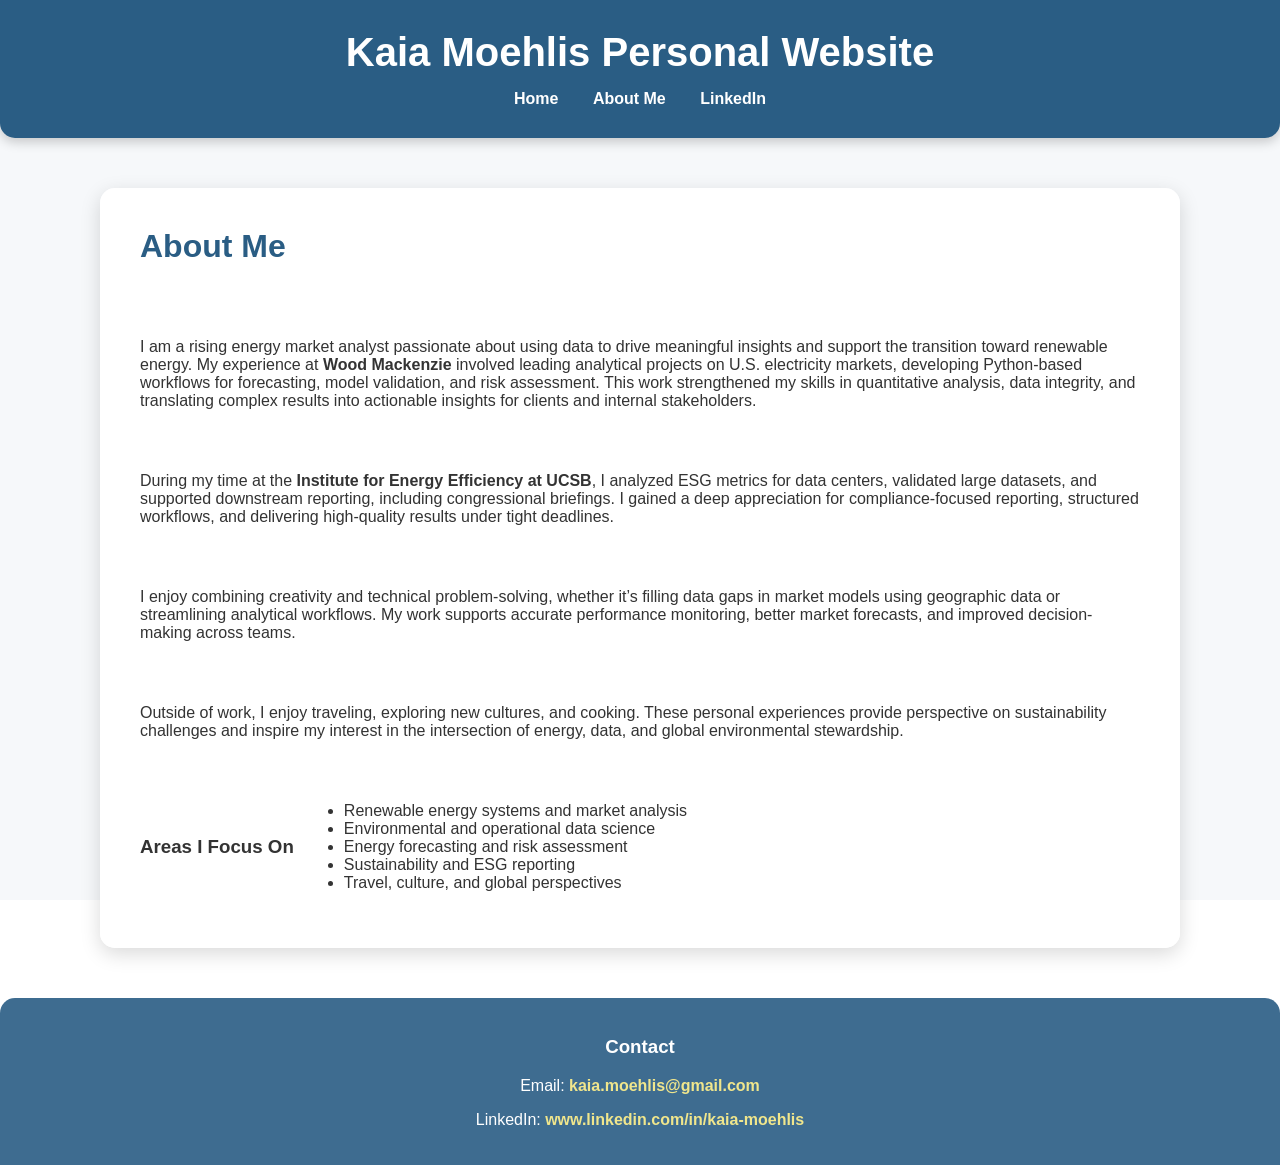
==== interests.html @ 088b768f "Update interests.html" ====
<!DOCTYPE html>
<html lang="en">
<head>
  <meta charset="UTF-8">
  <meta name="viewport" content="width=device-width, initial-scale=1.0">
  <title>Kaia Moehlis | About Me</title>
  <link rel="stylesheet" href="style.css">
</head>
<body>

  <header>
    <h1>Kaia Moehlis Personal Website</h1>
    <nav>
      <a href="index.html">Home</a>
      <a href="about.html">About Me</a>
      <a href="https://www.linkedin.com/in/kaia-moehlis" target="_blank" rel="noopener">LinkedIn</a>
    </nav>
  </header>

  <section>
    <h2>About Me</h2>

    <p>
      I am a rising energy market analyst passionate about using data to drive meaningful insights and support the transition toward renewable energy. My experience at <strong>Wood Mackenzie</strong> involved leading analytical projects on U.S. electricity markets, developing Python-based workflows for forecasting, model validation, and risk assessment. This work strengthened my skills in quantitative analysis, data integrity, and translating complex results into actionable insights for clients and internal stakeholders.
    </p>

    <p>
      During my time at the <strong>Institute for Energy Efficiency at UCSB</strong>, I analyzed ESG metrics for data centers, validated large datasets, and supported downstream reporting, including congressional briefings. I gained a deep appreciation for compliance-focused reporting, structured workflows, and delivering high-quality results under tight deadlines.
    </p>

    <p>
      I enjoy combining creativity and technical problem-solving, whether it’s filling data gaps in market models using geographic data or streamlining analytical workflows. My work supports accurate performance monitoring, better market forecasts, and improved decision-making across teams.
    </p>

    <p>
      Outside of work, I enjoy traveling, exploring new cultures, and cooking. These personal experiences provide perspective on sustainability challenges and inspire my interest in the intersection of energy, data, and global environmental stewardship.
    </p>

    <h3>Areas I Focus On</h3>
    <ul>
      <li>Renewable energy systems and market analysis</li>
      <li>Environmental and operational data science</li>
      <li>Energy forecasting and risk assessment</li>
      <li>Sustainability and ESG reporting</li>
      <li>Travel, culture, and global perspectives</li>
    </ul>
  </section>

  <footer>
    <h3>Contact</h3>
    <p>Email: <a href="mailto:kaia.moehlis@gmail.com">kaia.moehlis@gmail.com</a></p>
    <p>LinkedIn: <a href="https://www.linkedin.com/in/kaia-moehlis" target="_blank" rel="noopener">www.linkedin.com/in/kaia-moehlis</a></p>
  </footer>

</body>
</html>
---- style.css ----
/* Global Styles */
body {
    font-family: 'Arial', sans-serif;
    margin: 0;
    padding: 0;
    color: #333;
    background: url('background.jpg') no-repeat center center fixed;
    background-size: cover;
}

/* Transparent overlay */
body::before {
    content: "";
    position: fixed;
    top: 0;
    left: 0;
    width: 100%;
    height: 100%;
    background-color: rgba(245, 247, 250, 0.85); /* semi-transparent overlay */
    z-index: -1;
}

/* Header */
header {
    text-align: center;
    background-color: #2a5d84;
    color: white;
    padding: 30px 20px;
    border-radius: 0 0 15px 15px;
    box-shadow: 0 4px 12px rgba(0, 0, 0, 0.2);
}

header h1 {
    margin: 0;
    font-size: 2.5rem;
    font-weight: bold;
}

nav {
    margin-top: 15px;
}

nav a {
    margin: 0 15px;
    color: white;
    text-decoration: none;
    font-weight: bold;
    font-size: 1rem;
    transition: all 0.3s ease;
}

nav a:hover {
    text-decoration: underline;
    color: #f0e68c; /* subtle accent on hover */
}

/* Main Section */
section {
    max-width: 1000px;
    margin: 50px auto;
    padding: 40px;
    background-color: rgba(255, 255, 255, 0.95);
    border-radius: 15px;
    box-shadow: 0 6px 20px rgba(0, 0, 0, 0.15);
    display: flex;
    flex-wrap: wrap;
    align-items: center;
    gap: 30px;
}

/* Profile Image */
section img {
    width: 300px;
    border-radius: 15px;
    box-shadow: 0 4px 12px rgba(0,0,0,0.1);
}

/* About Me Text */
section div.about-text {
    flex: 1;
    min-width: 300px;
}

h2 {
    color: #2a5d84;
    margin-top: 0;
    font-size: 2rem;
}

/* Lists */
ul {
    list-style-type: disc;
    padding-left: 20px;
}

/* Footer */
footer {
    text-align: center;
    margin-top: 50px;
    padding: 20px;
    background-color: rgba(42, 93, 132, 0.9);
    color: white;
    border-radius: 15px 15px 0 0;
}

footer a {
    color: #f0e68c;
    text-decoration: none;
    font-weight: bold;
    transition: all 0.3s ease;
}

footer a:hover {
    text-decoration: underline;
}

/* Responsive Design */
@media screen and (max-width: 900px) {
    section {
        flex-direction: column;
        text-align: center;
    }
    
    section div.about-text {
        text-align: center;
    }
    
    section img {
        margin: 0 auto;
    }
}
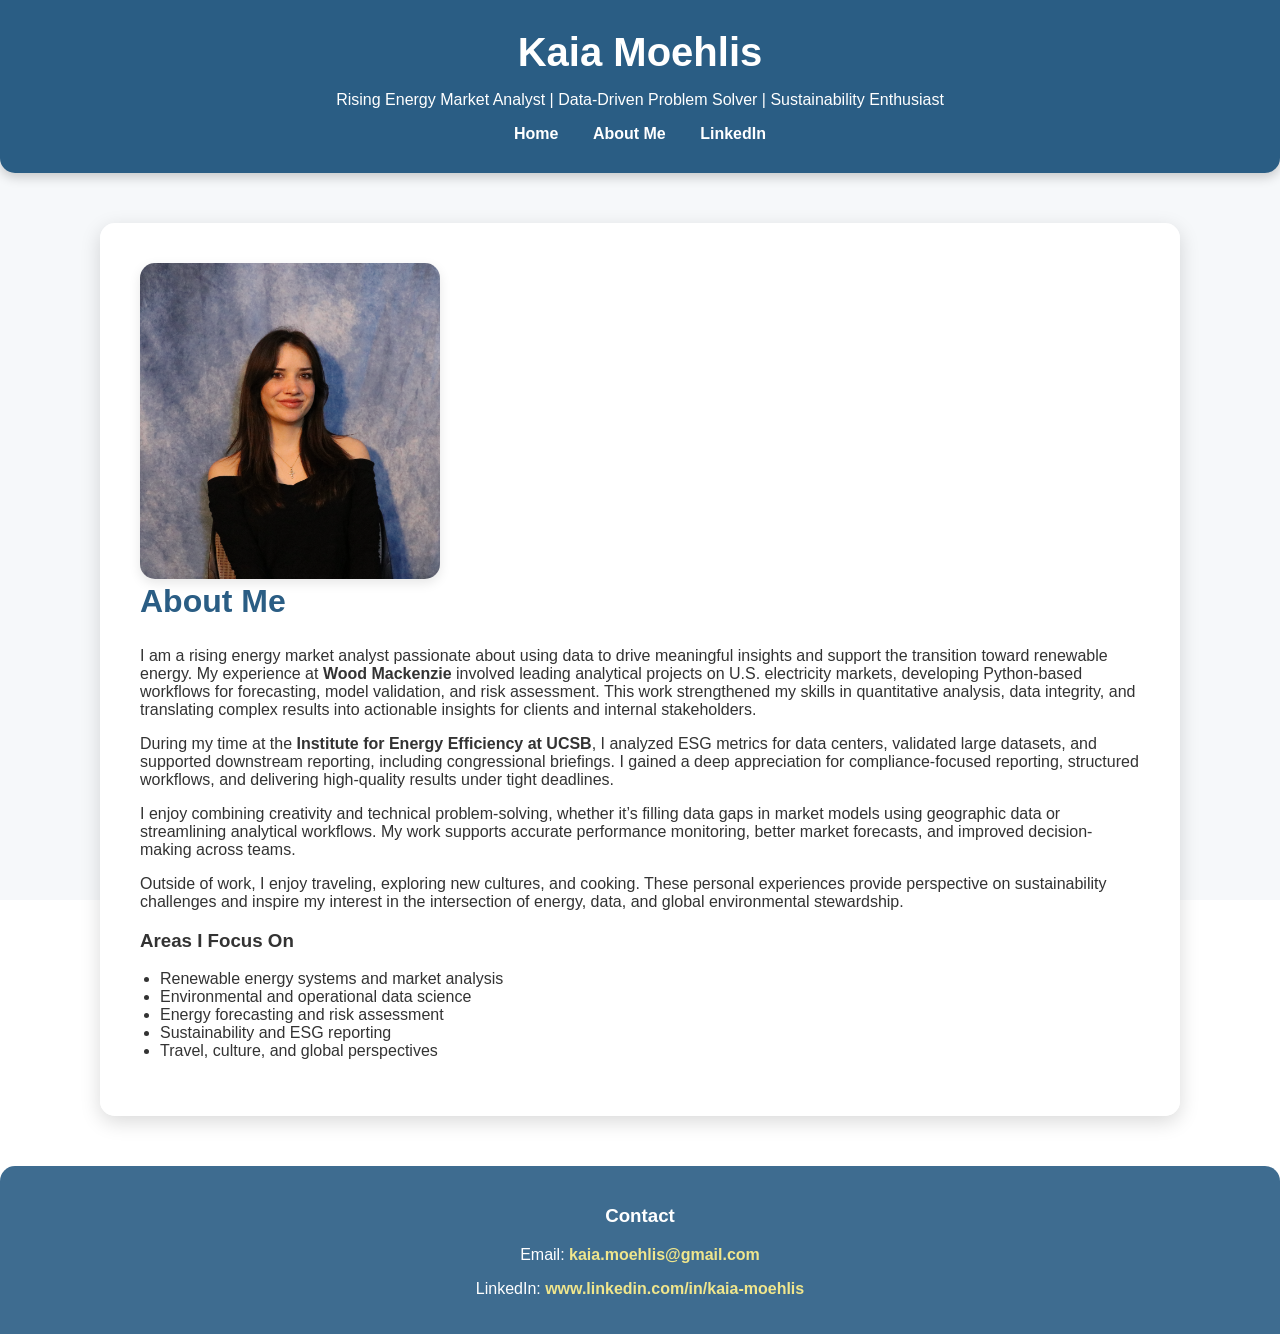
==== commit 2428d6bb: "Update interests.html" ====
--- a/interests.html
+++ b/interests.html
@@ -8,44 +8,56 @@
 </head>
 <body>
 
-  <header>
-    <h1>Kaia Moehlis Personal Website</h1>
-    <nav>
-      <a href="index.html">Home</a>
-      <a href="about.html">About Me</a>
-      <a href="https://www.linkedin.com/in/kaia-moehlis" target="_blank" rel="noopener">LinkedIn</a>
-    </nav>
+  <!-- Hero Section -->
+  <header class="hero">
+    <div class="hero-overlay">
+      <h1>Kaia Moehlis</h1>
+      <p>Rising Energy Market Analyst | Data-Driven Problem Solver | Sustainability Enthusiast</p>
+      <nav>
+        <a href="index.html">Home</a>
+        <a href="about.html">About Me</a>
+        <a href="https://www.linkedin.com/in/kaia-moehlis" target="_blank" rel="noopener">LinkedIn</a>
+      </nav>
+    </div>
   </header>
 
-  <section>
-    <h2>About Me</h2>
+  <!-- About Me Section -->
+  <section class="about-section">
+    <div class="profile-container">
+      <img src="profile.jpg" alt="Photo of Kaia Moehlis" class="profile-photo">
 
-    <p>
-      I am a rising energy market analyst passionate about using data to drive meaningful insights and support the transition toward renewable energy. My experience at <strong>Wood Mackenzie</strong> involved leading analytical projects on U.S. electricity markets, developing Python-based workflows for forecasting, model validation, and risk assessment. This work strengthened my skills in quantitative analysis, data integrity, and translating complex results into actionable insights for clients and internal stakeholders.
-    </p>
+      <div class="about-text">
+        <h2>About Me</h2>
 
-    <p>
-      During my time at the <strong>Institute for Energy Efficiency at UCSB</strong>, I analyzed ESG metrics for data centers, validated large datasets, and supported downstream reporting, including congressional briefings. I gained a deep appreciation for compliance-focused reporting, structured workflows, and delivering high-quality results under tight deadlines.
-    </p>
+        <p>
+          I am a rising energy market analyst passionate about using data to drive meaningful insights and support the transition toward renewable energy. My experience at <strong>Wood Mackenzie</strong> involved leading analytical projects on U.S. electricity markets, developing Python-based workflows for forecasting, model validation, and risk assessment. This work strengthened my skills in quantitative analysis, data integrity, and translating complex results into actionable insights for clients and internal stakeholders.
+        </p>
 
-    <p>
-      I enjoy combining creativity and technical problem-solving, whether it’s filling data gaps in market models using geographic data or streamlining analytical workflows. My work supports accurate performance monitoring, better market forecasts, and improved decision-making across teams.
-    </p>
+        <p>
+          During my time at the <strong>Institute for Energy Efficiency at UCSB</strong>, I analyzed ESG metrics for data centers, validated large datasets, and supported downstream reporting, including congressional briefings. I gained a deep appreciation for compliance-focused reporting, structured workflows, and delivering high-quality results under tight deadlines.
+        </p>
 
-    <p>
-      Outside of work, I enjoy traveling, exploring new cultures, and cooking. These personal experiences provide perspective on sustainability challenges and inspire my interest in the intersection of energy, data, and global environmental stewardship.
-    </p>
+        <p>
+          I enjoy combining creativity and technical problem-solving, whether it’s filling data gaps in market models using geographic data or streamlining analytical workflows. My work supports accurate performance monitoring, better market forecasts, and improved decision-making across teams.
+        </p>
 
-    <h3>Areas I Focus On</h3>
-    <ul>
-      <li>Renewable energy systems and market analysis</li>
-      <li>Environmental and operational data science</li>
-      <li>Energy forecasting and risk assessment</li>
-      <li>Sustainability and ESG reporting</li>
-      <li>Travel, culture, and global perspectives</li>
-    </ul>
+        <p>
+          Outside of work, I enjoy traveling, exploring new cultures, and cooking. These personal experiences provide perspective on sustainability challenges and inspire my interest in the intersection of energy, data, and global environmental stewardship.
+        </p>
+
+        <h3>Areas I Focus On</h3>
+        <ul>
+          <li>Renewable energy systems and market analysis</li>
+          <li>Environmental and operational data science</li>
+          <li>Energy forecasting and risk assessment</li>
+          <li>Sustainability and ESG reporting</li>
+          <li>Travel, culture, and global perspectives</li>
+        </ul>
+      </div>
+    </div>
   </section>
 
+  <!-- Footer -->
   <footer>
     <h3>Contact</h3>
     <p>Email: <a href="mailto:kaia.moehlis@gmail.com">kaia.moehlis@gmail.com</a></p>
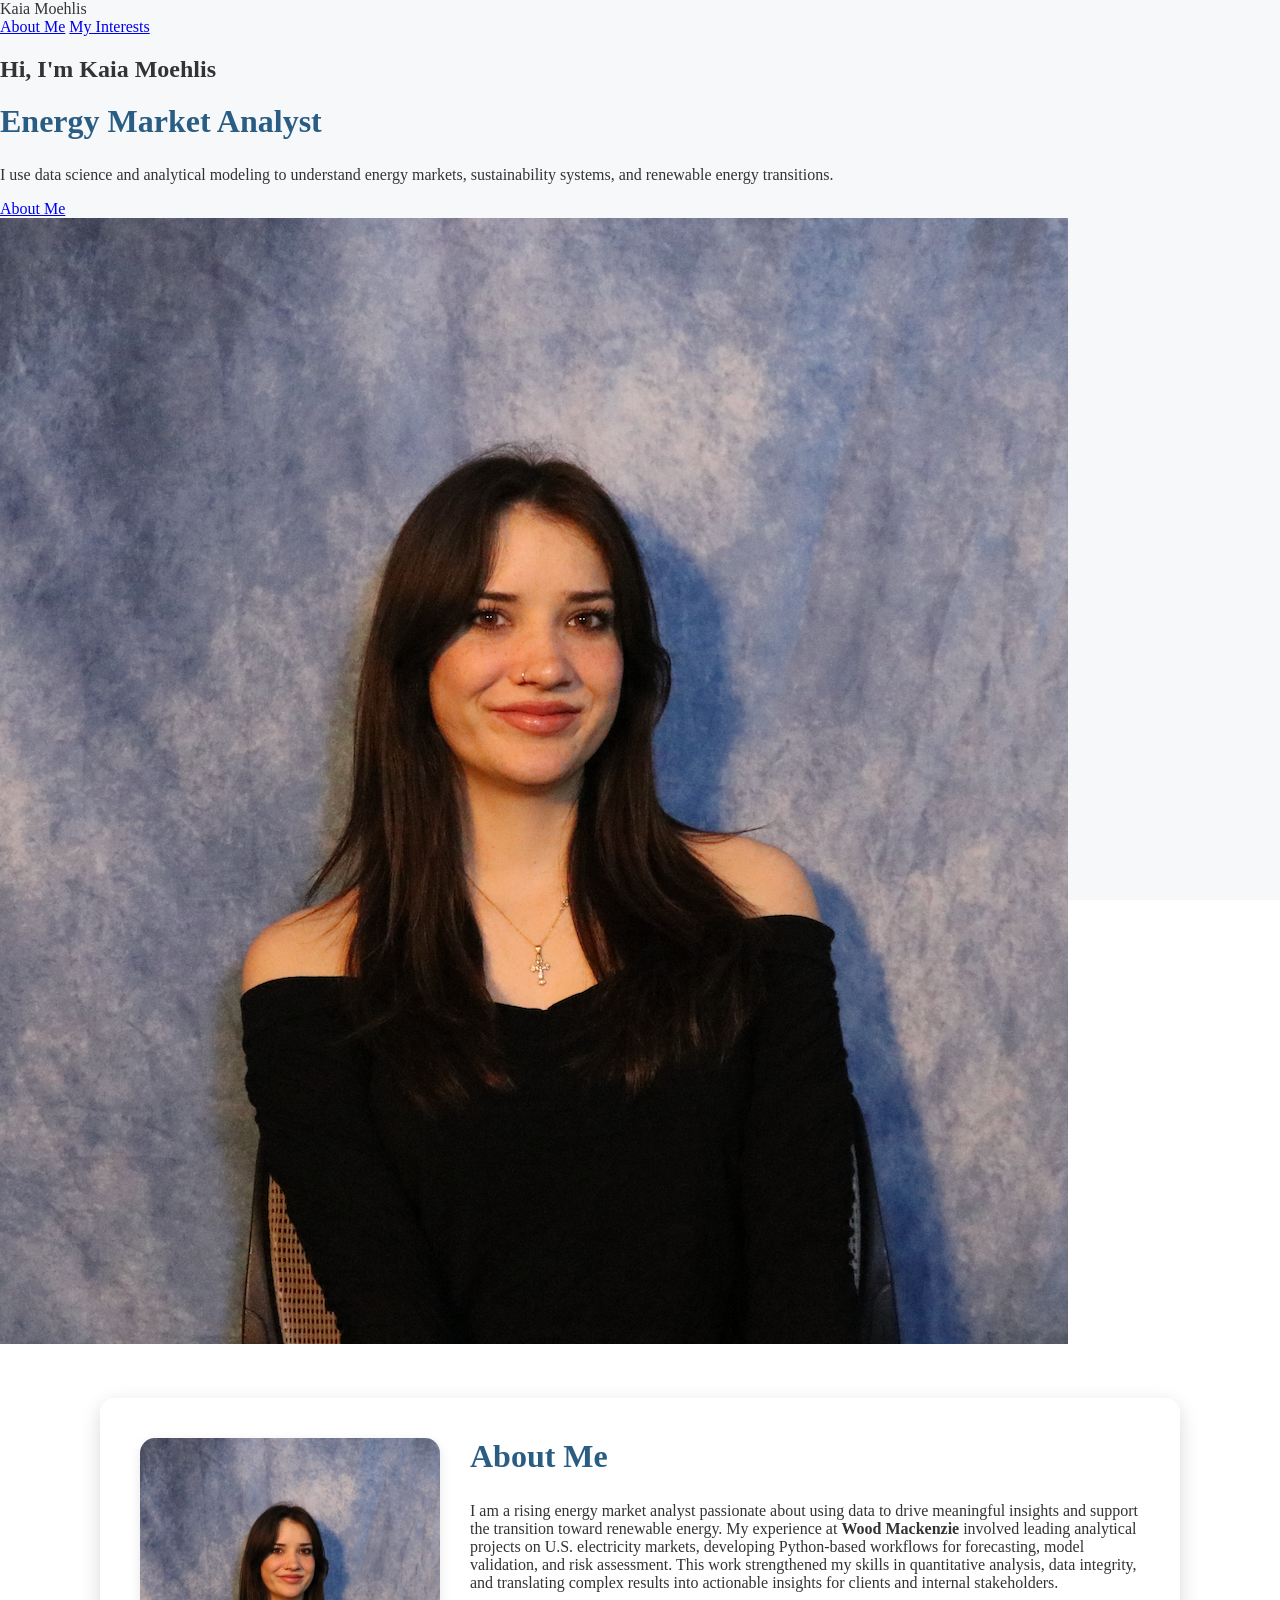
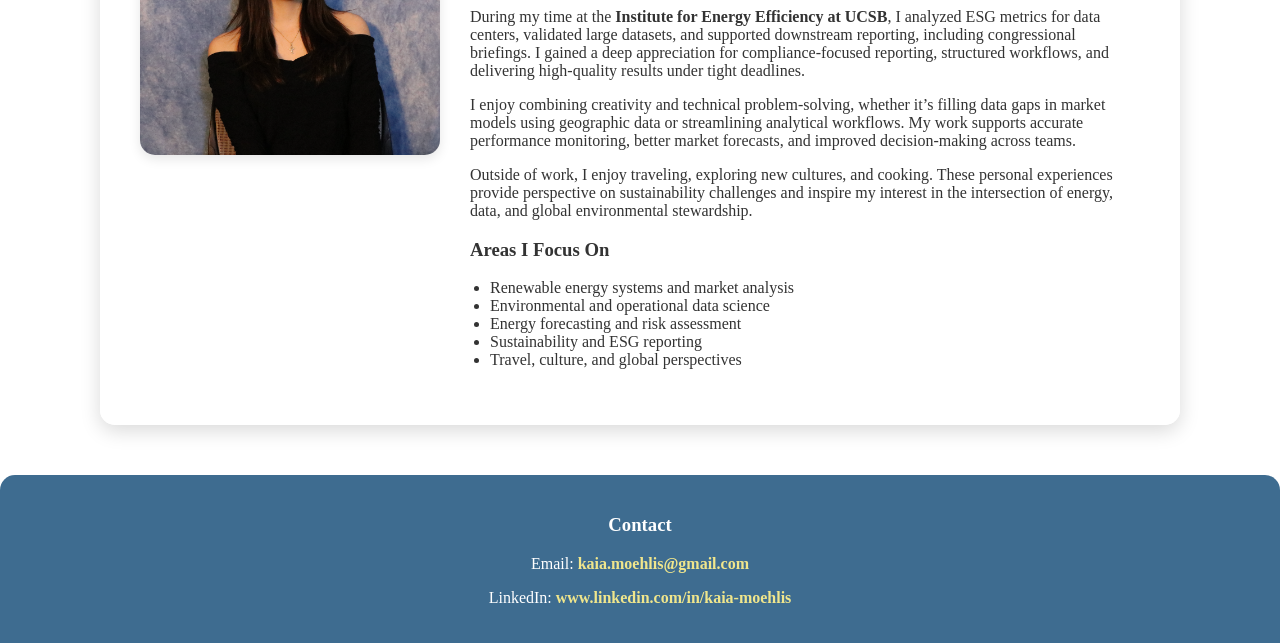
==== commit c1777c64: "Update interests.html" ====
--- a/interests.html
+++ b/interests.html
@@ -8,18 +8,39 @@
 </head>
 <body>
 
-  <!-- Hero Section -->
-  <header class="hero">
-    <div class="hero-overlay">
-      <h1>Kaia Moehlis</h1>
-      <p>Rising Energy Market Analyst | Data-Driven Problem Solver | Sustainability Enthusiast</p>
-      <nav>
-        <a href="index.html">Home</a>
-        <a href="about.html">About Me</a>
-        <a href="https://www.linkedin.com/in/kaia-moehlis" target="_blank" rel="noopener">LinkedIn</a>
-      </nav>
+ <!-- Navigation Bar -->
+<header class="navbar">
+  <div class="nav-container">
+    <div class="logo">Kaia Moehlis</div>
+    <nav>
+      <a href="about.html">About Me</a>
+      <a href="interests.html">My Interests</a>
+    </nav>
+  </div>
+</header>
+
+<!-- Hero Section -->
+<section class="hero">
+  <div class="hero-content">
+
+    <div class="hero-text">
+      <h1>Hi, I'm Kaia Moehlis</h1>
+      <h2>Energy Market Analyst</h2>
+
+      <p>
+        I use data science and analytical modeling to understand energy markets,
+        sustainability systems, and renewable energy transitions.
+      </p>
+
+      <a class="hero-button" href="about.html">About Me</a>
     </div>
-  </header>
+
+    <div class="hero-image">
+      <img src="profile.jpg" alt="Kaia Moehlis">
+    </div>
+
+  </div>
+</section>
 
   <!-- About Me Section -->
   <section class="about-section">
--- a/style.css
+++ b/style.css
@@ -1,6 +1,6 @@
 /* Global Styles */
 body {
-    font-family: 'Arial', sans-serif;
+    font-family: 'Times New Roman', Times, serif;
     margin: 0;
     padding: 0;
     color: #333;
@@ -20,42 +20,50 @@
     z-index: -1;
 }
 
-/* Header */
-header {
+/* Hero Section */
+header.hero {
+    background: url('hero-background.jpg') no-repeat center center;
+    background-size: cover;
+    height: 450px;
+    display: flex;
+    align-items: center;
+    justify-content: center;
+    position: relative;
+    color: white;
     text-align: center;
-    background-color: #2a5d84;
-    color: white;
-    padding: 30px 20px;
-    border-radius: 0 0 15px 15px;
-    box-shadow: 0 4px 12px rgba(0, 0, 0, 0.2);
 }
 
-header h1 {
-    margin: 0;
-    font-size: 2.5rem;
-    font-weight: bold;
+header.hero .hero-overlay {
+    background-color: rgba(42, 93, 132, 0.6); /* semi-transparent overlay */
+    padding: 50px 30px;
+    border-radius: 15px;
+    max-width: 900px;
 }
 
-nav {
-    margin-top: 15px;
+header.hero h1 {
+    font-size: 3rem;
+    margin-bottom: 15px;
 }
 
-nav a {
+header.hero p {
+    font-size: 1.2rem;
+    margin-bottom: 20px;
+}
+
+header.hero nav a {
     margin: 0 15px;
     color: white;
+    font-weight: bold;
     text-decoration: none;
-    font-weight: bold;
-    font-size: 1rem;
-    transition: all 0.3s ease;
+    transition: color 0.3s ease;
 }
 
-nav a:hover {
-    text-decoration: underline;
-    color: #f0e68c; /* subtle accent on hover */
+header.hero nav a:hover {
+    color: #f0e68c;
 }
 
-/* Main Section */
-section {
+/* About Me / Main Section */
+section.about-section {
     max-width: 1000px;
     margin: 50px auto;
     padding: 40px;
@@ -68,15 +76,20 @@
     gap: 30px;
 }
 
-/* Profile Image */
-section img {
+section.about-section .profile-container {
+    display: flex;
+    flex-wrap: wrap;
+    align-items: flex-start;
+    gap: 30px;
+}
+
+section.about-section img.profile-photo {
     width: 300px;
     border-radius: 15px;
-    box-shadow: 0 4px 12px rgba(0,0,0,0.1);
+    box-shadow: 0 4px 12px rgba(0, 0, 0, 0.1);
 }
 
-/* About Me Text */
-section div.about-text {
+section.about-section .about-text {
     flex: 1;
     min-width: 300px;
 }
@@ -116,16 +129,28 @@
 
 /* Responsive Design */
 @media screen and (max-width: 900px) {
-    section {
+    section.about-section {
         flex-direction: column;
         text-align: center;
     }
     
-    section div.about-text {
+    section.about-section .about-text {
         text-align: center;
     }
     
-    section img {
+    section.about-section img.profile-photo {
         margin: 0 auto;
     }
+    
+    header.hero {
+        height: 350px;
+    }
+
+    header.hero h1 {
+        font-size: 2rem;
+    }
+
+    header.hero p {
+        font-size: 1rem;
+    }
 }
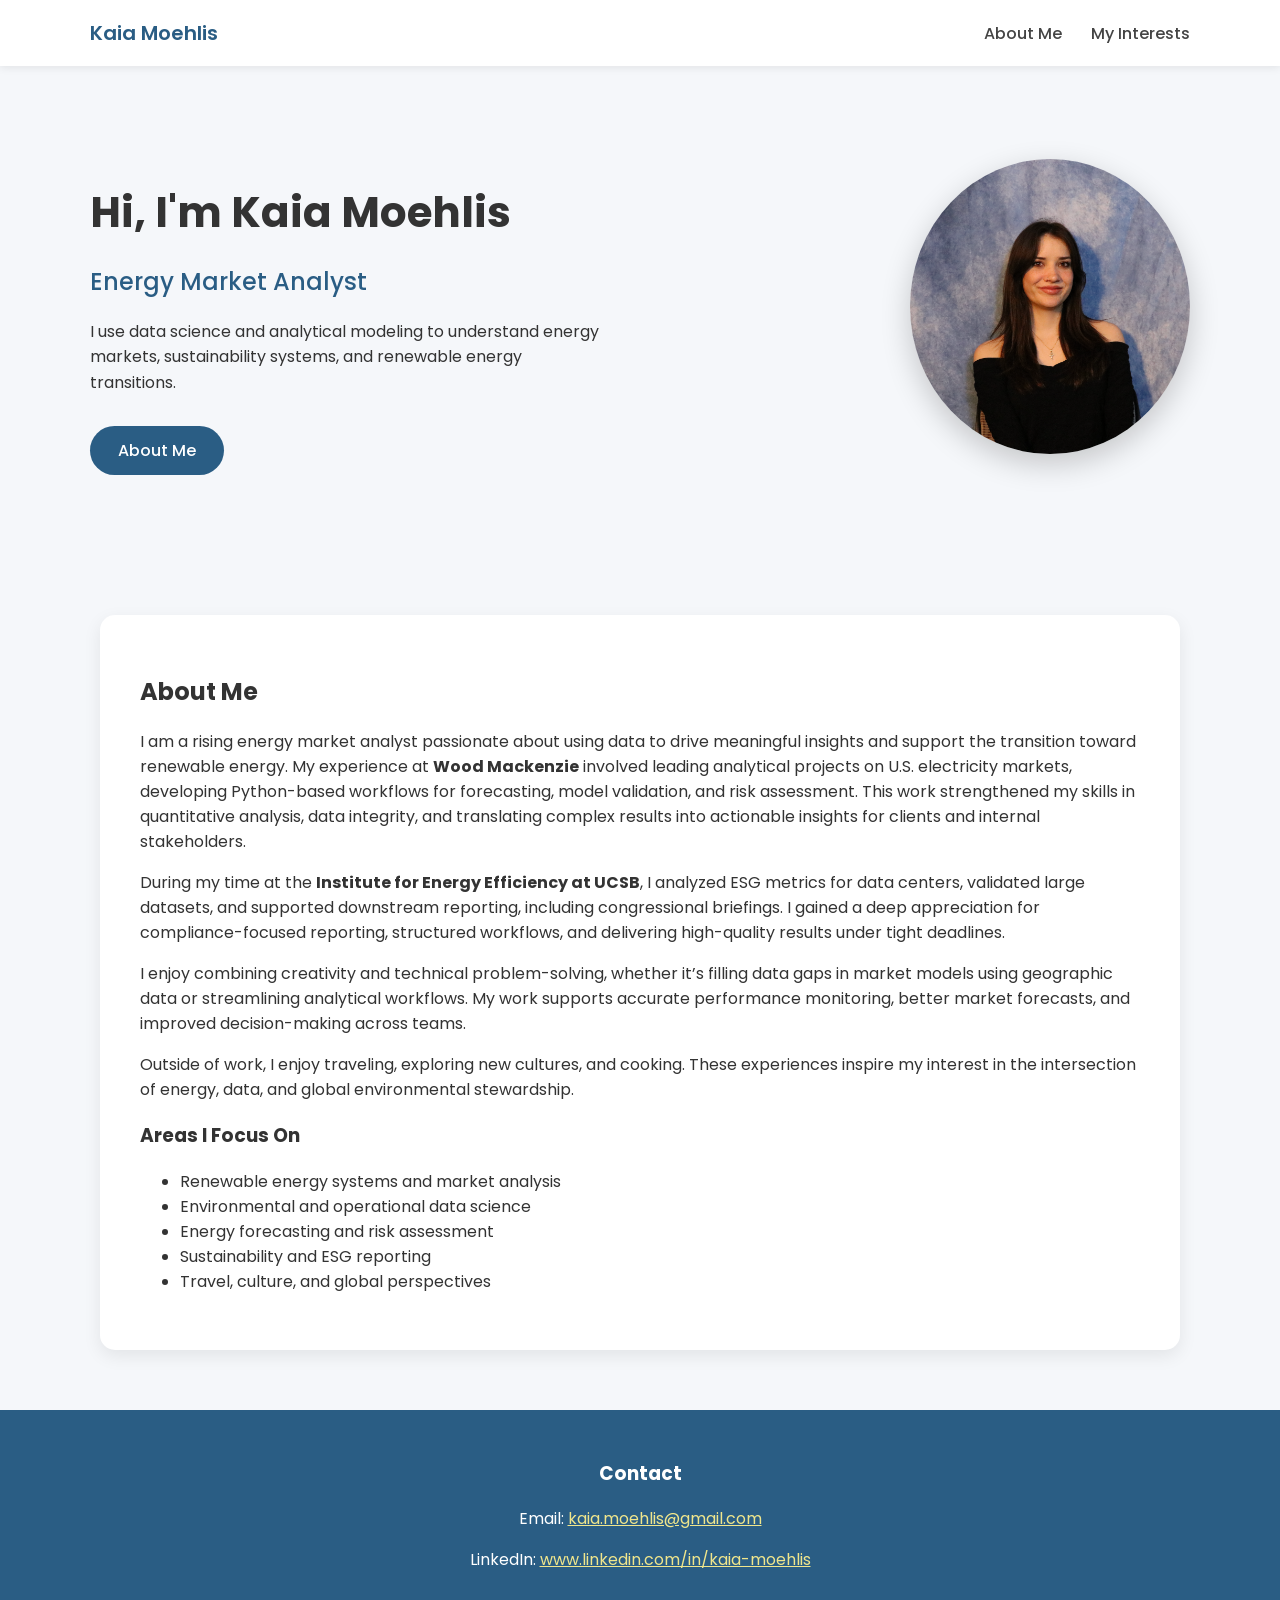
==== commit 50e96beb: "Update interests.html" ====
--- a/interests.html
+++ b/interests.html
@@ -43,41 +43,37 @@
 </section>
 
   <!-- About Me Section -->
-  <section class="about-section">
-    <div class="profile-container">
-      <img src="profile.jpg" alt="Photo of Kaia Moehlis" class="profile-photo">
+<section class="about-section">
+  <div class="about-text">
+    <h2>About Me</h2>
 
-      <div class="about-text">
-        <h2>About Me</h2>
+    <p>
+      I am a rising energy market analyst passionate about using data to drive meaningful insights and support the transition toward renewable energy. My experience at <strong>Wood Mackenzie</strong> involved leading analytical projects on U.S. electricity markets, developing Python-based workflows for forecasting, model validation, and risk assessment. This work strengthened my skills in quantitative analysis, data integrity, and translating complex results into actionable insights for clients and internal stakeholders.
+    </p>
 
-        <p>
-          I am a rising energy market analyst passionate about using data to drive meaningful insights and support the transition toward renewable energy. My experience at <strong>Wood Mackenzie</strong> involved leading analytical projects on U.S. electricity markets, developing Python-based workflows for forecasting, model validation, and risk assessment. This work strengthened my skills in quantitative analysis, data integrity, and translating complex results into actionable insights for clients and internal stakeholders.
-        </p>
+    <p>
+      During my time at the <strong>Institute for Energy Efficiency at UCSB</strong>, I analyzed ESG metrics for data centers, validated large datasets, and supported downstream reporting, including congressional briefings. I gained a deep appreciation for compliance-focused reporting, structured workflows, and delivering high-quality results under tight deadlines.
+    </p>
 
-        <p>
-          During my time at the <strong>Institute for Energy Efficiency at UCSB</strong>, I analyzed ESG metrics for data centers, validated large datasets, and supported downstream reporting, including congressional briefings. I gained a deep appreciation for compliance-focused reporting, structured workflows, and delivering high-quality results under tight deadlines.
-        </p>
+    <p>
+      I enjoy combining creativity and technical problem-solving, whether it’s filling data gaps in market models using geographic data or streamlining analytical workflows. My work supports accurate performance monitoring, better market forecasts, and improved decision-making across teams.
+    </p>
 
-        <p>
-          I enjoy combining creativity and technical problem-solving, whether it’s filling data gaps in market models using geographic data or streamlining analytical workflows. My work supports accurate performance monitoring, better market forecasts, and improved decision-making across teams.
-        </p>
+    <p>
+      Outside of work, I enjoy traveling, exploring new cultures, and cooking. These experiences inspire my interest in the intersection of energy, data, and global environmental stewardship.
+    </p>
 
-        <p>
-          Outside of work, I enjoy traveling, exploring new cultures, and cooking. These personal experiences provide perspective on sustainability challenges and inspire my interest in the intersection of energy, data, and global environmental stewardship.
-        </p>
-
-        <h3>Areas I Focus On</h3>
-        <ul>
-          <li>Renewable energy systems and market analysis</li>
-          <li>Environmental and operational data science</li>
-          <li>Energy forecasting and risk assessment</li>
-          <li>Sustainability and ESG reporting</li>
-          <li>Travel, culture, and global perspectives</li>
-        </ul>
-      </div>
-    </div>
-  </section>
-
+    <h3>Areas I Focus On</h3>
+    <ul>
+      <li>Renewable energy systems and market analysis</li>
+      <li>Environmental and operational data science</li>
+      <li>Energy forecasting and risk assessment</li>
+      <li>Sustainability and ESG reporting</li>
+      <li>Travel, culture, and global perspectives</li>
+    </ul>
+  </div>
+</section>
+  
   <!-- Footer -->
   <footer>
     <h3>Contact</h3>
--- a/style.css
+++ b/style.css
@@ -1,156 +1,142 @@
-/* Global Styles */
-body {
-    font-family: 'Times New Roman', Times, serif;
-    margin: 0;
-    padding: 0;
-    color: #333;
-    background: url('background.jpg') no-repeat center center fixed;
-    background-size: cover;
+/* Google Font */
+@import url('https://fonts.googleapis.com/css2?family=Poppins:wght@300;400;500;600&display=swap');
+
+body{
+    font-family:'Poppins', sans-serif;
+    margin:0;
+    background:#f5f7fa;
+    color:#333;
 }
 
-/* Transparent overlay */
-body::before {
-    content: "";
-    position: fixed;
-    top: 0;
-    left: 0;
-    width: 100%;
-    height: 100%;
-    background-color: rgba(245, 247, 250, 0.85); /* semi-transparent overlay */
-    z-index: -1;
+/* NAVBAR */
+
+.navbar{
+    width:100%;
+    background:white;
+    box-shadow:0 2px 8px rgba(0,0,0,0.08);
 }
 
-/* Hero Section */
-header.hero {
-    background: url('hero-background.jpg') no-repeat center center;
-    background-size: cover;
-    height: 450px;
-    display: flex;
-    align-items: center;
-    justify-content: center;
-    position: relative;
-    color: white;
-    text-align: center;
+.nav-container{
+    max-width:1100px;
+    margin:auto;
+    padding:18px 20px;
+    display:flex;
+    justify-content:space-between;
+    align-items:center;
 }
 
-header.hero .hero-overlay {
-    background-color: rgba(42, 93, 132, 0.6); /* semi-transparent overlay */
-    padding: 50px 30px;
-    border-radius: 15px;
-    max-width: 900px;
+.logo{
+    font-size:20px;
+    font-weight:600;
+    color:#2a5d84;
 }
 
-header.hero h1 {
-    font-size: 3rem;
-    margin-bottom: 15px;
+.navbar nav a{
+    margin-left:25px;
+    text-decoration:none;
+    font-weight:500;
+    color:#444;
 }
 
-header.hero p {
-    font-size: 1.2rem;
-    margin-bottom: 20px;
+.navbar nav a:hover{
+    color:#2a5d84;
 }
 
-header.hero nav a {
-    margin: 0 15px;
-    color: white;
-    font-weight: bold;
-    text-decoration: none;
-    transition: color 0.3s ease;
+/* HERO SECTION */
+
+.hero{
+    padding:80px 20px;
 }
 
-header.hero nav a:hover {
-    color: #f0e68c;
+.hero-content{
+    max-width:1100px;
+    margin:auto;
+    display:flex;
+    align-items:center;
+    justify-content:space-between;
+    gap:50px;
 }
 
-/* About Me / Main Section */
-section.about-section {
-    max-width: 1000px;
-    margin: 50px auto;
-    padding: 40px;
-    background-color: rgba(255, 255, 255, 0.95);
-    border-radius: 15px;
-    box-shadow: 0 6px 20px rgba(0, 0, 0, 0.15);
-    display: flex;
-    flex-wrap: wrap;
-    align-items: center;
-    gap: 30px;
+.hero-text{
+    max-width:520px;
 }
 
-section.about-section .profile-container {
-    display: flex;
-    flex-wrap: wrap;
-    align-items: flex-start;
-    gap: 30px;
+.hero-text h1{
+    font-size:42px;
+    margin-bottom:10px;
 }
 
-section.about-section img.profile-photo {
-    width: 300px;
-    border-radius: 15px;
-    box-shadow: 0 4px 12px rgba(0, 0, 0, 0.1);
+.hero-text h2{
+    color:#2a5d84;
+    font-weight:500;
+    margin-bottom:20px;
 }
 
-section.about-section .about-text {
-    flex: 1;
-    min-width: 300px;
+.hero-text p{
+    line-height:1.6;
+    margin-bottom:30px;
 }
 
-h2 {
-    color: #2a5d84;
-    margin-top: 0;
-    font-size: 2rem;
+/* Button */
+
+.hero-button{
+    display:inline-block;
+    padding:12px 28px;
+    background:#2a5d84;
+    color:white;
+    text-decoration:none;
+    border-radius:30px;
+    font-weight:500;
 }
 
-/* Lists */
-ul {
-    list-style-type: disc;
-    padding-left: 20px;
+.hero-button:hover{
+    background:#1f4a6a;
 }
 
-/* Footer */
-footer {
-    text-align: center;
-    margin-top: 50px;
-    padding: 20px;
-    background-color: rgba(42, 93, 132, 0.9);
-    color: white;
-    border-radius: 15px 15px 0 0;
+/* Hero Image */
+
+.hero-image img{
+    width:280px;
+    border-radius:50%;
+    box-shadow:0 10px 30px rgba(0,0,0,0.2);
 }
 
-footer a {
-    color: #f0e68c;
-    text-decoration: none;
-    font-weight: bold;
-    transition: all 0.3s ease;
+/* ABOUT SECTION */
+
+.about-section{
+    max-width:1000px;
+    margin:60px auto;
+    background:white;
+    padding:40px;
+    border-radius:15px;
+    box-shadow:0 6px 18px rgba(0,0,0,0.08);
 }
 
-footer a:hover {
-    text-decoration: underline;
+/* FOOTER */
+
+footer{
+    text-align:center;
+    margin-top:60px;
+    padding:30px;
+    background:#2a5d84;
+    color:white;
 }
 
-/* Responsive Design */
-@media screen and (max-width: 900px) {
-    section.about-section {
-        flex-direction: column;
-        text-align: center;
-    }
-    
-    section.about-section .about-text {
-        text-align: center;
-    }
-    
-    section.about-section img.profile-photo {
-        margin: 0 auto;
-    }
-    
-    header.hero {
-        height: 350px;
-    }
+footer a{
+    color:#f0e68c;
+}
 
-    header.hero h1 {
-        font-size: 2rem;
-    }
+/* MOBILE */
 
-    header.hero p {
-        font-size: 1rem;
-    }
+@media(max-width:900px){
+
+.hero-content{
+    flex-direction:column;
+    text-align:center;
 }
+
+.hero-image img{
+    width:200px;
+}
+
+}
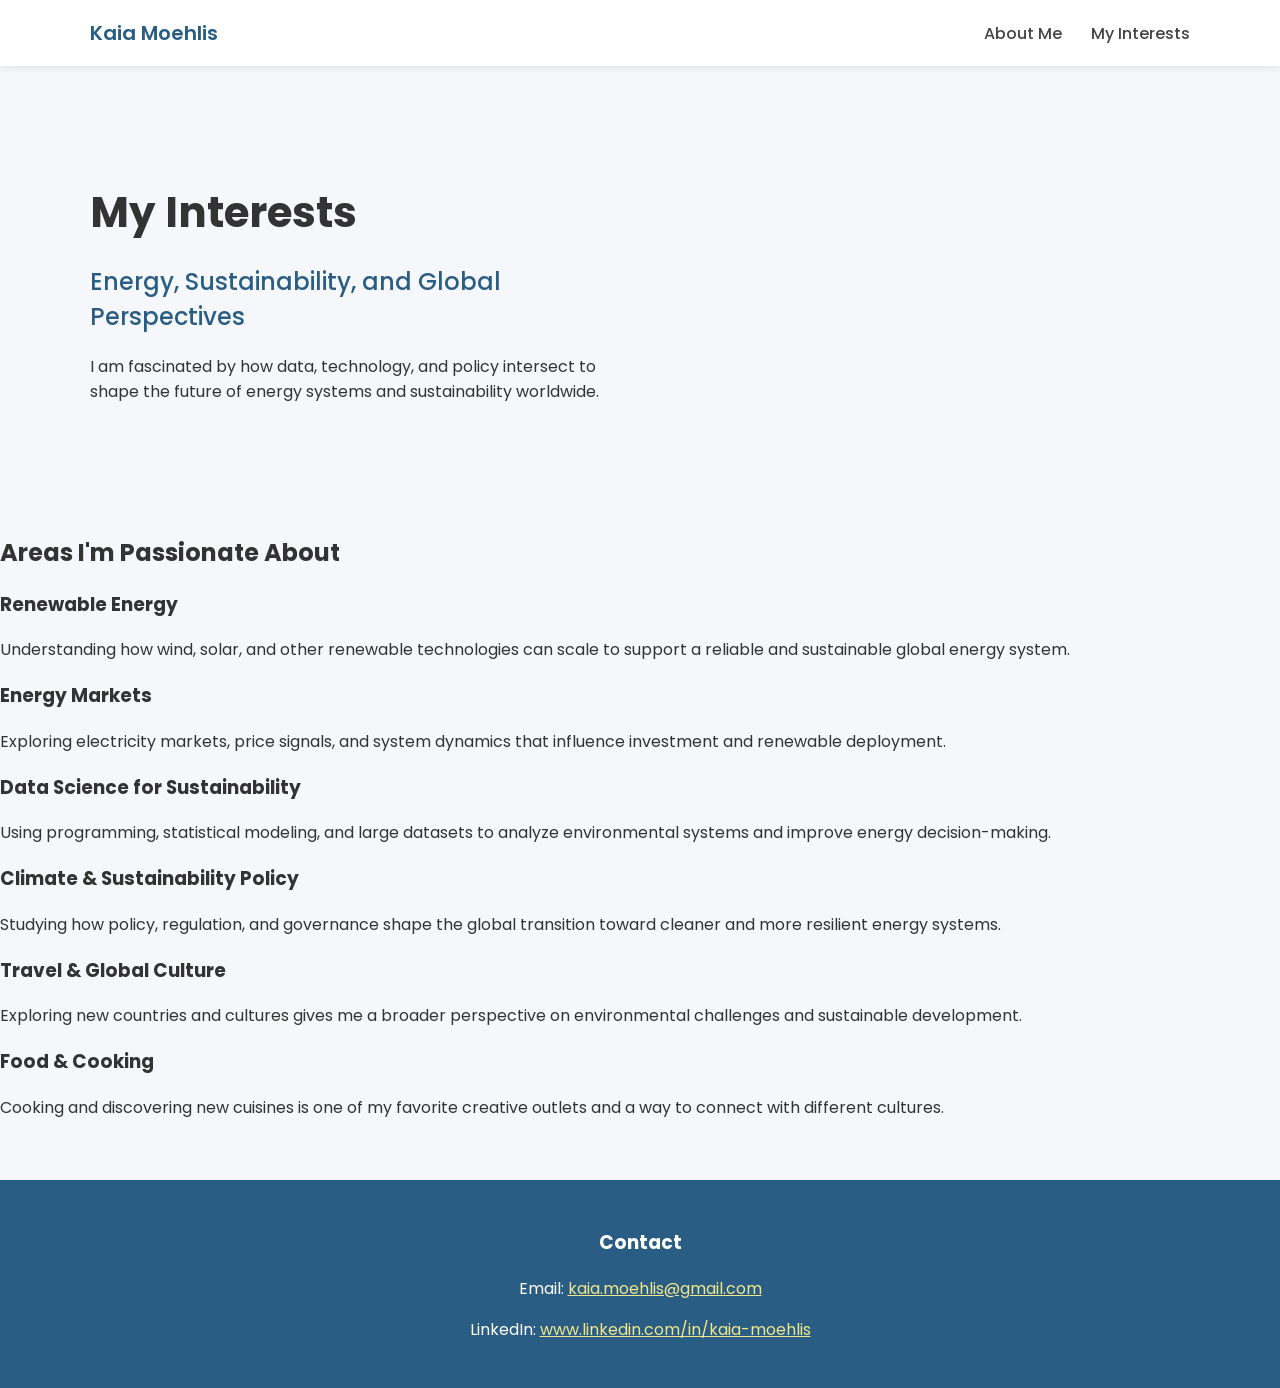
==== commit f89c4a1f: "Update interests.html" ====
--- a/interests.html
+++ b/interests.html
@@ -1,85 +1,156 @@
 <!DOCTYPE html>
 <html lang="en">
 <head>
-  <meta charset="UTF-8">
-  <meta name="viewport" content="width=device-width, initial-scale=1.0">
-  <title>Kaia Moehlis | About Me</title>
-  <link rel="stylesheet" href="style.css">
+<meta charset="UTF-8">
+<meta name="viewport" content="width=device-width, initial-scale=1.0">
+
+<title>Kaia Moehlis | My Interests</title>
+
+<link rel="stylesheet" href="style.css">
 </head>
+
 <body>
 
- <!-- Navigation Bar -->
+<!-- Navigation -->
 <header class="navbar">
   <div class="nav-container">
     <div class="logo">Kaia Moehlis</div>
+
     <nav>
       <a href="about.html">About Me</a>
       <a href="interests.html">My Interests</a>
     </nav>
+
   </div>
 </header>
 
-<!-- Hero Section -->
+
+<!-- Hero -->
 <section class="hero">
+
   <div class="hero-content">
 
     <div class="hero-text">
-      <h1>Hi, I'm Kaia Moehlis</h1>
-      <h2>Energy Market Analyst</h2>
+
+      <h1>My Interests</h1>
+
+      <h2>Energy, Sustainability, and Global Perspectives</h2>
 
       <p>
-        I use data science and analytical modeling to understand energy markets,
-        sustainability systems, and renewable energy transitions.
+        I am fascinated by how data, technology, and policy intersect to shape
+        the future of energy systems and sustainability worldwide.
       </p>
 
-      <a class="hero-button" href="about.html">About Me</a>
-    </div>
-
-    <div class="hero-image">
-      <img src="profile.jpg" alt="Kaia Moehlis">
     </div>
 
   </div>
+
 </section>
 
-  <!-- About Me Section -->
-<section class="about-section">
-  <div class="about-text">
-    <h2>About Me</h2>
 
-    <p>
-      I am a rising energy market analyst passionate about using data to drive meaningful insights and support the transition toward renewable energy. My experience at <strong>Wood Mackenzie</strong> involved leading analytical projects on U.S. electricity markets, developing Python-based workflows for forecasting, model validation, and risk assessment. This work strengthened my skills in quantitative analysis, data integrity, and translating complex results into actionable insights for clients and internal stakeholders.
-    </p>
 
-    <p>
-      During my time at the <strong>Institute for Energy Efficiency at UCSB</strong>, I analyzed ESG metrics for data centers, validated large datasets, and supported downstream reporting, including congressional briefings. I gained a deep appreciation for compliance-focused reporting, structured workflows, and delivering high-quality results under tight deadlines.
-    </p>
+<!-- Interests Section -->
 
-    <p>
-      I enjoy combining creativity and technical problem-solving, whether it’s filling data gaps in market models using geographic data or streamlining analytical workflows. My work supports accurate performance monitoring, better market forecasts, and improved decision-making across teams.
-    </p>
+<section class="interests-section">
 
-    <p>
-      Outside of work, I enjoy traveling, exploring new cultures, and cooking. These experiences inspire my interest in the intersection of energy, data, and global environmental stewardship.
-    </p>
+<h2 class="section-title">Areas I'm Passionate About</h2>
 
-    <h3>Areas I Focus On</h3>
-    <ul>
-      <li>Renewable energy systems and market analysis</li>
-      <li>Environmental and operational data science</li>
-      <li>Energy forecasting and risk assessment</li>
-      <li>Sustainability and ESG reporting</li>
-      <li>Travel, culture, and global perspectives</li>
-    </ul>
-  </div>
+<div class="interests-grid">
+
+<div class="interest-card">
+
+<h3>Renewable Energy</h3>
+
+<p>
+Understanding how wind, solar, and other renewable technologies can scale
+to support a reliable and sustainable global energy system.
+</p>
+
+</div>
+
+
+<div class="interest-card">
+
+<h3>Energy Markets</h3>
+
+<p>
+Exploring electricity markets, price signals, and system dynamics that
+influence investment and renewable deployment.
+</p>
+
+</div>
+
+
+<div class="interest-card">
+
+<h3>Data Science for Sustainability</h3>
+
+<p>
+Using programming, statistical modeling, and large datasets to analyze
+environmental systems and improve energy decision-making.
+</p>
+
+</div>
+
+
+<div class="interest-card">
+
+<h3>Climate & Sustainability Policy</h3>
+
+<p>
+Studying how policy, regulation, and governance shape the global
+transition toward cleaner and more resilient energy systems.
+</p>
+
+</div>
+
+
+<div class="interest-card">
+
+<h3>Travel & Global Culture</h3>
+
+<p>
+Exploring new countries and cultures gives me a broader perspective
+on environmental challenges and sustainable development.
+</p>
+
+</div>
+
+
+<div class="interest-card">
+
+<h3>Food & Cooking</h3>
+
+<p>
+Cooking and discovering new cuisines is one of my favorite creative
+outlets and a way to connect with different cultures.
+</p>
+
+</div>
+
+</div>
+
 </section>
-  
-  <!-- Footer -->
-  <footer>
-    <h3>Contact</h3>
-    <p>Email: <a href="mailto:kaia.moehlis@gmail.com">kaia.moehlis@gmail.com</a></p>
-    <p>LinkedIn: <a href="https://www.linkedin.com/in/kaia-moehlis" target="_blank" rel="noopener">www.linkedin.com/in/kaia-moehlis</a></p>
-  </footer>
+
+
+
+<!-- Footer -->
+
+<footer>
+
+<h3>Contact</h3>
+
+<p>Email: <a href="mailto:kaia.moehlis@gmail.com">kaia.moehlis@gmail.com</a></p>
+
+<p>
+LinkedIn:
+<a href="https://www.linkedin.com/in/kaia-moehlis" target="_blank">
+www.linkedin.com/in/kaia-moehlis
+</a>
+</p>
+
+</footer>
+
 
 </body>
 </html>
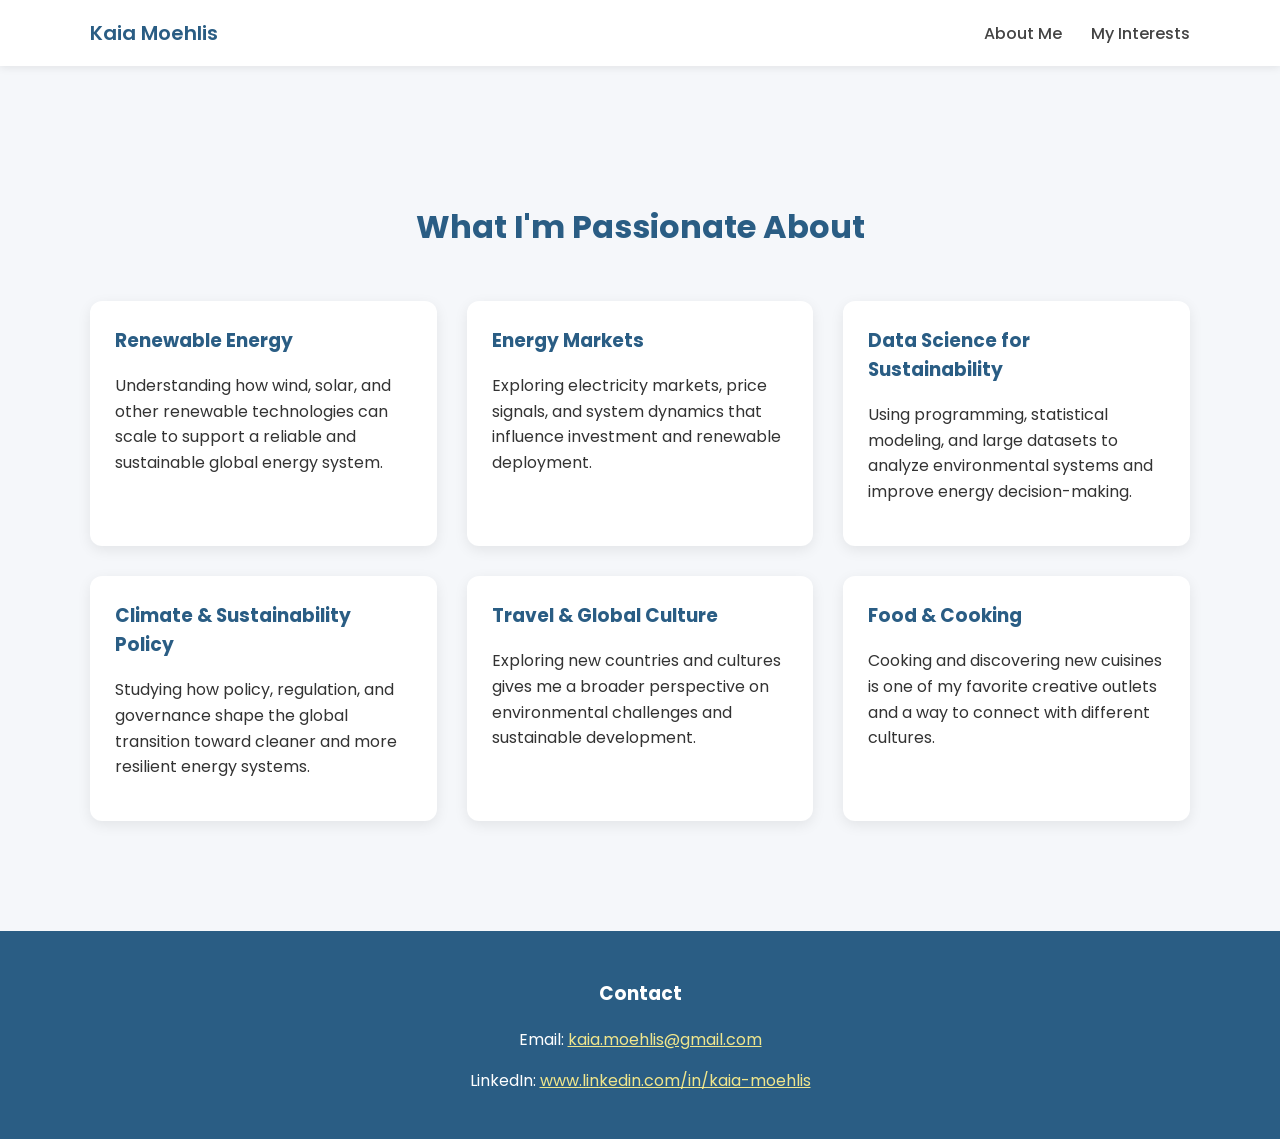
==== commit af7d298c: "Update interests.html" ====
--- a/interests.html
+++ b/interests.html
@@ -24,36 +24,11 @@
   </div>
 </header>
 
-
-<!-- Hero -->
-<section class="hero">
-
-  <div class="hero-content">
-
-    <div class="hero-text">
-
-      <h1>My Interests</h1>
-
-      <h2>Energy, Sustainability, and Global Perspectives</h2>
-
-      <p>
-        I am fascinated by how data, technology, and policy intersect to shape
-        the future of energy systems and sustainability worldwide.
-      </p>
-
-    </div>
-
-  </div>
-
-</section>
-
-
-
 <!-- Interests Section -->
 
 <section class="interests-section">
 
-<h2 class="section-title">Areas I'm Passionate About</h2>
+<h2 class="section-title">What I'm Passionate About</h2>
 
 <div class="interests-grid">
 
--- a/style.css
+++ b/style.css
@@ -140,3 +140,60 @@
 }
 
 }
+
+/* Interests Page */
+
+.interests-section{
+
+max-width:1100px;
+margin:70px auto;
+padding:40px;
+
+}
+
+.section-title{
+
+text-align:center;
+font-size:32px;
+margin-bottom:50px;
+color:#2a5d84;
+
+}
+
+.interests-grid{
+
+display:grid;
+grid-template-columns:repeat(auto-fit,minmax(260px,1fr));
+gap:30px;
+
+}
+
+.interest-card{
+
+background:white;
+padding:25px;
+border-radius:12px;
+box-shadow:0 4px 14px rgba(0,0,0,0.08);
+transition:transform .25s ease;
+
+}
+
+.interest-card:hover{
+
+transform:translateY(-6px);
+
+}
+
+.interest-card h3{
+
+margin-top:0;
+color:#2a5d84;
+
+}
+
+.interest-card p{
+
+line-height:1.6;
+
+}
+
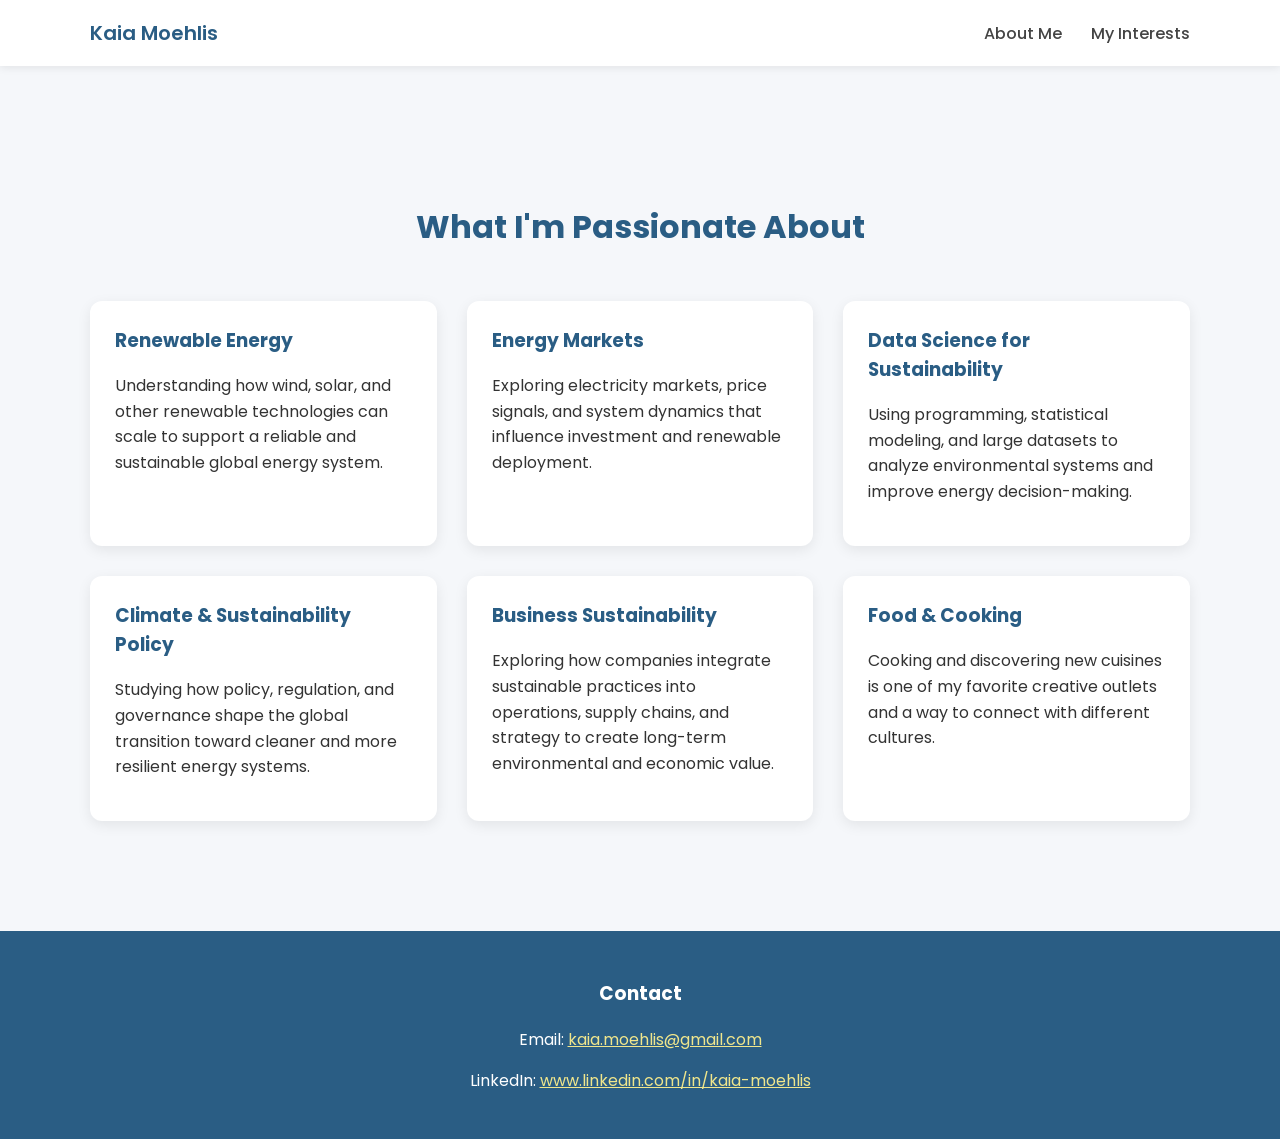
==== commit b07c9e2c: "Update interests.html" ====
--- a/interests.html
+++ b/interests.html
@@ -82,11 +82,11 @@
 
 <div class="interest-card">
 
-<h3>Travel & Global Culture</h3>
+<h3>Business Sustainability</h3>
 
 <p>
-Exploring new countries and cultures gives me a broader perspective
-on environmental challenges and sustainable development.
+Exploring how companies integrate sustainable practices into operations,
+supply chains, and strategy to create long-term environmental and economic value.
 </p>
 
 </div>
